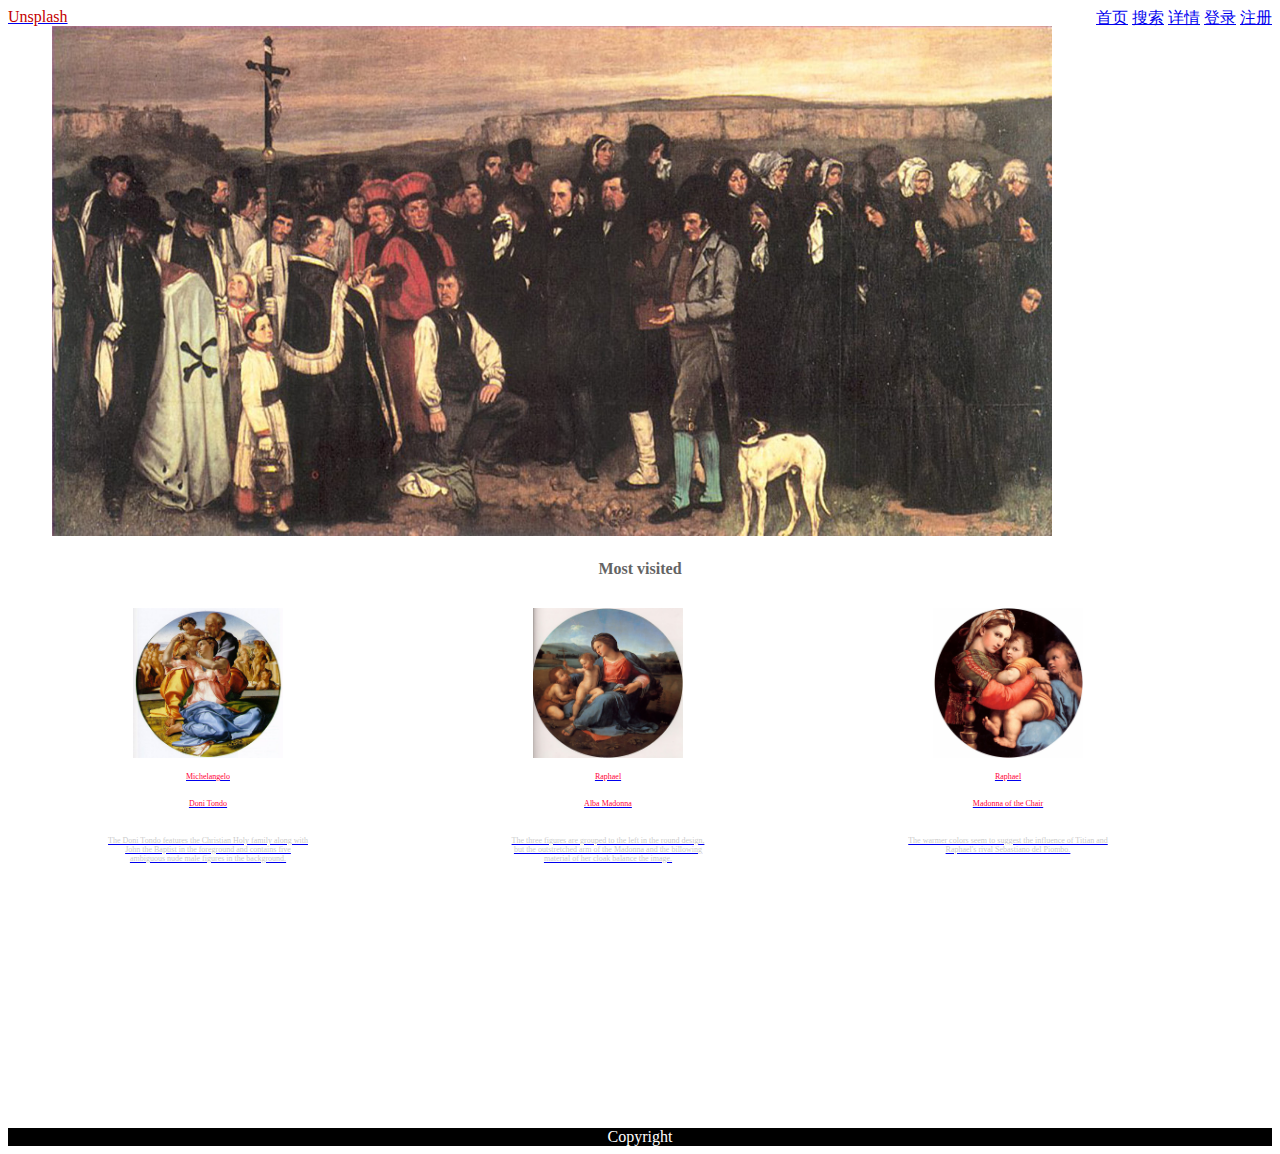
==== index.html @ 9468e4e6 "first commit" ====
<!DOCTYPE html>
<html>
<head>
	<title>首页</title>
	<link rel="stylesheet" title="default" href="css/style1.css">
</head>

<header>

	<nav class = "top">

		<a href="/"><span style="color:#C40000;margin:0px" class=" glyphicon glyphicon-home redColor">Unsplash</a>
		
		<span class="pull-right">
            <a href="index.html">首页</a>
            <a href="search.html">搜索</a>
            <a href="/">详情</a>
            <a href="Login.html">登录</a>
            <a href="Register.html">注册</a>
        </span>
	</nav>

</header>
<body>
	<div id = "carousel-of-picture">
		<div id="carousel-inner" align="center">
			
			<img class="carouselImage" src="img/37.jpg">
			
		</div>
	</div>
	<div id="homepageTop3Pictures">
		<!-- <div class="left-mark"> -->
			<div class="Top3Title">
				<span>Most visited</span>
			</div>
			<div class="EachPicture" align="center">
				<a href="PictureDetail.html">
					<img width="100px" src="img/391.jpg">
				</a>
				<br>
				<a class="pictureLink" href="PictureDetail.html">
					<span class="pictureArtist">
						Michelangelo
					</span>
					<br>
					<span class="pictureTitle">
						Doni Tondo
					</span>
					<br>
					<span class="pictureDescription">
						The Doni Tondo features the Christian Holy family along with John the Baptist in the foreground and contains five ambiguous nude male figures in the background. 
					</span>
				</a>
			</div>

			<div class="EachPicture" align="center">
				<a href="PictureDetail.html">
					<img width="100px" src="img/399.jpg">
				</a>
				<br>
				<a class="pictureLink" href="PictureDetail.html">
					<span class="pictureArtist">
						Raphael
					</span>
					<br>
					<span class="pictureTitle">
						Alba Madonna
					</span>
					<br>
					<span class="pictureDescription">
						The three figures are grouped to the left in the round design, but the outstretched arm of the Madonna and the billowing material of her cloak balance the image.
					</span>
				</a>
			</div>


			<div class="EachPicture" align="center">
				<a href="PictureDetail.html">
					<img width="100px" src="img/403.jpg">
				</a>
				<br>
				<a class="pictureLink" href="PictureDetail.html">
					<span class="pictureArtist">
						Raphael
					</span>
					<br>
					<span class="pictureTitle">
						Madonna of the Chair
					</span>
					<br>
					<span class="pictureDescription">
						The warmer colors seem to suggest the influence of Titian and Raphael's rival Sebastiano del Piombo.
					</span>
				</a>
			</div>	
	</div>
	<div id="footer" class="footer">
		<div id="copyright" class="copyright">
			<span class=>Copyright</span>
		</div>
	</div>
</div>
</body>

</html>
---- css/style1.css ----
.pull-right{float: right}

img.carouselImage {
width: 1000px;
height: 510px !important;
}

div.Top3Title {
text-align: center;
font-size: 16px;
margin-top: 20px;
color: #646464;
font-weight: bold;
}

div.homepageTop3Pictures {

margin:0 auto;
width:1300px;
display: block;

}
div.EachPicture {

width: 200px;
height: 400px;
/* border: 1px solid red; */
background-color: white;
margin: 30px 100px;
float: left;
cursor: pointer;

}

div.EachPicture img {
width: 150px;
height: 150px;
}

div.EachPicture span.pictureTitle {
font-size: 8px;
color: #FF003A;
display: block;
/*padding-left: 16px;*/
/*margin-top: 10px;*/
text-align: center;
}

div.EachPicture span.pictureArtist {
font-size: 8px;
color: #FF003A;
display: block;
/*padding-left: 16px;*/
margin-top: 10px;
text-align: center;
}

div.EachPicture span.pictureDescription {
font-size: 8px;
color: #CCCCCC;
display: block;
/*padding-left: 16px;*/
margin-top: 10px;
text-align: center;
}
div.footer {
	margin: 0px 0px;
	border-top-style: solid;
	border-top-width: 550px;
	border-top-color: solid;
	border-top-color: #ffffff;
	display: block;
}
div.copyright {
    background-color: black;
    text-align: center;
}

div.copyright span {
    color: white;
}

div.ImgandInfo {
    margin-top: 50px;
}

div.ImgandInfo div.Img {
    width: 400px;
    float: left;
}
div.ImgandInfo img.bigImg {
    width: 400px;
	height: 400px;
	padding: 20px;
	/* border: 1px solid #cc5050; */
}

div.Info {
	padding-left: 100px;
    /* border: 1px solid #cc5050; */
	overflow: hidden;
}

div.Info div.Info_Title {
	color: black;
	font-size: 16px;
	font-weight: bold;
	margin: 0px 10px;
}

div.Info div.Info_Artist {
	color: rgb(175, 174, 174);
	font-size: 12px;
	/* font-weight: bold; */
	margin: 5px 10px;
}

div.buyDiv {
	margin: 20px auto;
	text-align: center;
}

button.addCartButton {
	border: 1px solid #C40000;
	background-color: #C40000;
	text-align: center;
	line-height: 40px;
	font-size: 16px;
	/* 	font-weight:700; */
	color: white;
	font-family: arial;
}

div.Info div.Info_other {
    display: block;
    border:1px solid slategray;
    border-radius: 5px;
    background-color: rgb(216, 214, 214);
    font-family: arial;
    font-size: 13px;
}


div.Info div.Info_Price {
    margin:20px auto;
    font-family: arial;
}

div.Info span.PriceUnit {
	font-family: Arial;
	font-size: 18px;
	color: #C40000;
	/*     vertical-align: top; */
}

div.Info span.PriceValue {
    color: #c40000;
	font-family: Arial;
	font-size: 30px;
	font-weight: bold;
}
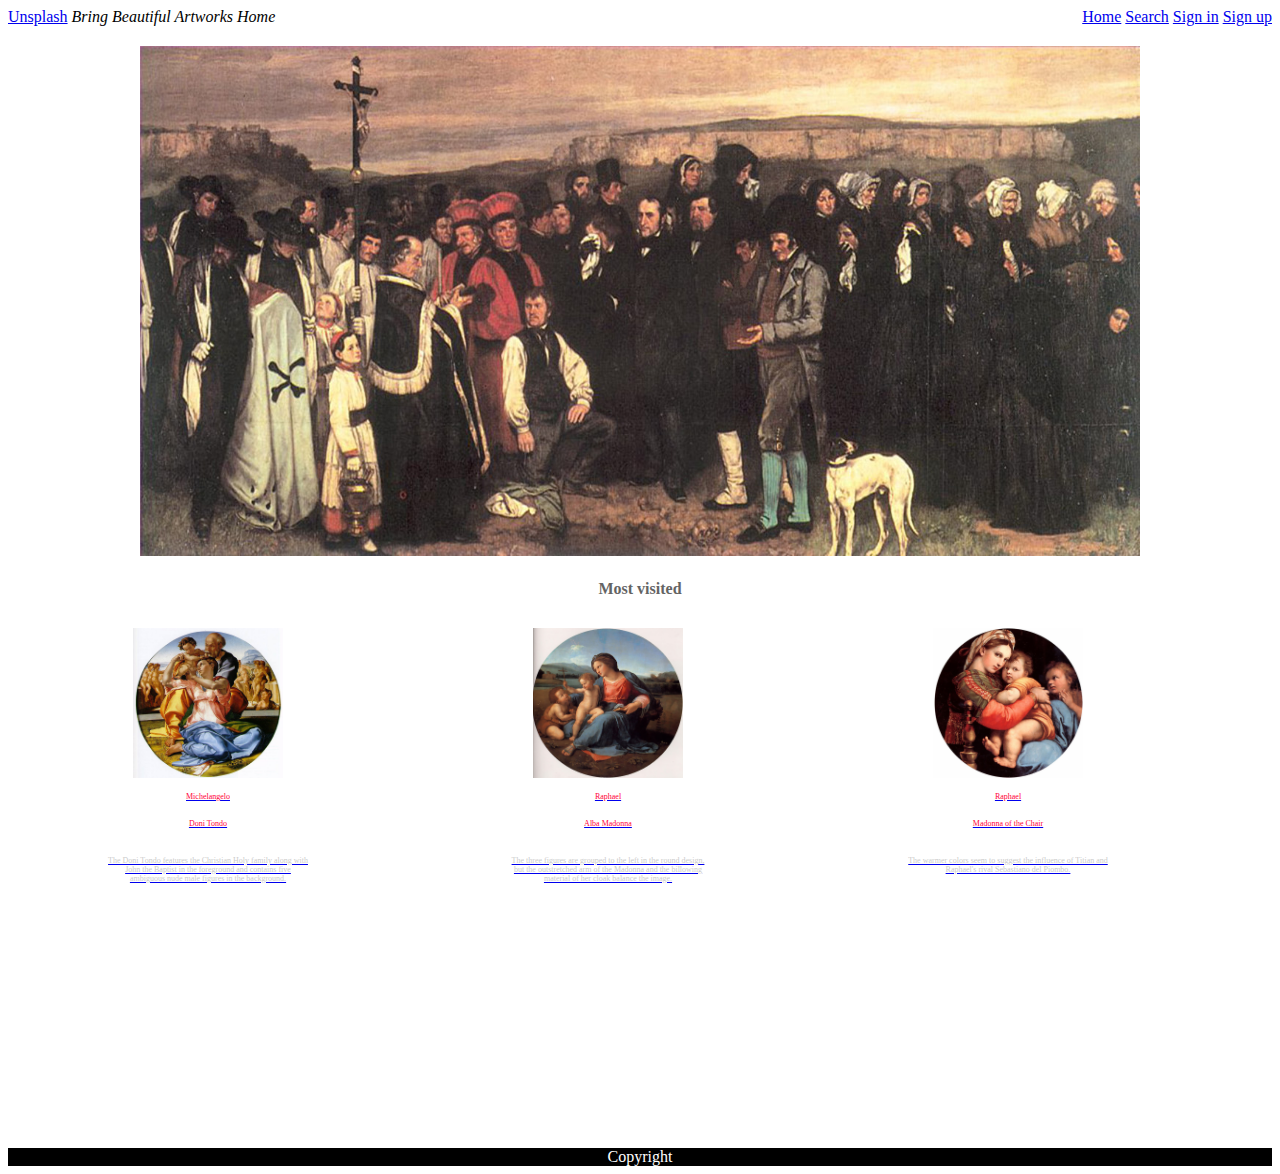
==== commit 77103a23: "changes on header of home" ====
--- a/index.html
+++ b/index.html
@@ -1,7 +1,7 @@
 <!DOCTYPE html>
 <html>
 <head>
-	<title>首页</title>
+	<title>Home</title>
 	<link rel="stylesheet" title="default" href="css/style1.css">
 </head>
 
@@ -9,14 +9,16 @@
 
 	<nav class = "top">
 
-		<a href="/"><span style="color:#C40000;margin:0px" class=" glyphicon glyphicon-home redColor">Unsplash</a>
-		
+		<a href="/"><span class=" glyphicon glyphicon-home redColor">Unsplash</a>
+		<span style="font-style:italic;">
+			Bring Beautiful Artworks Home
+		</span>
 		<span class="pull-right">
-            <a href="index.html">首页</a>
-            <a href="search.html">搜索</a>
-            <a href="/">详情</a>
-            <a href="Login.html">登录</a>
-            <a href="Register.html">注册</a>
+            <a href="index.html">Home</a>
+            <a href="search.html">Search</a>
+            <!-- <a href="/">详情</a> -->
+            <a href="Login.html">Sign in</a>
+            <a href="Register.html">Sign up</a>
         </span>
 	</nav>
 
--- a/css/style1.css
+++ b/css/style1.css
@@ -1,8 +1,9 @@
 .pull-right{float: right}
 
 img.carouselImage {
-width: 1000px;
-height: 510px !important;
+	margin-top:20px;
+	width: 1000px;
+	height: 510px !important;
 }
 
 div.Top3Title {
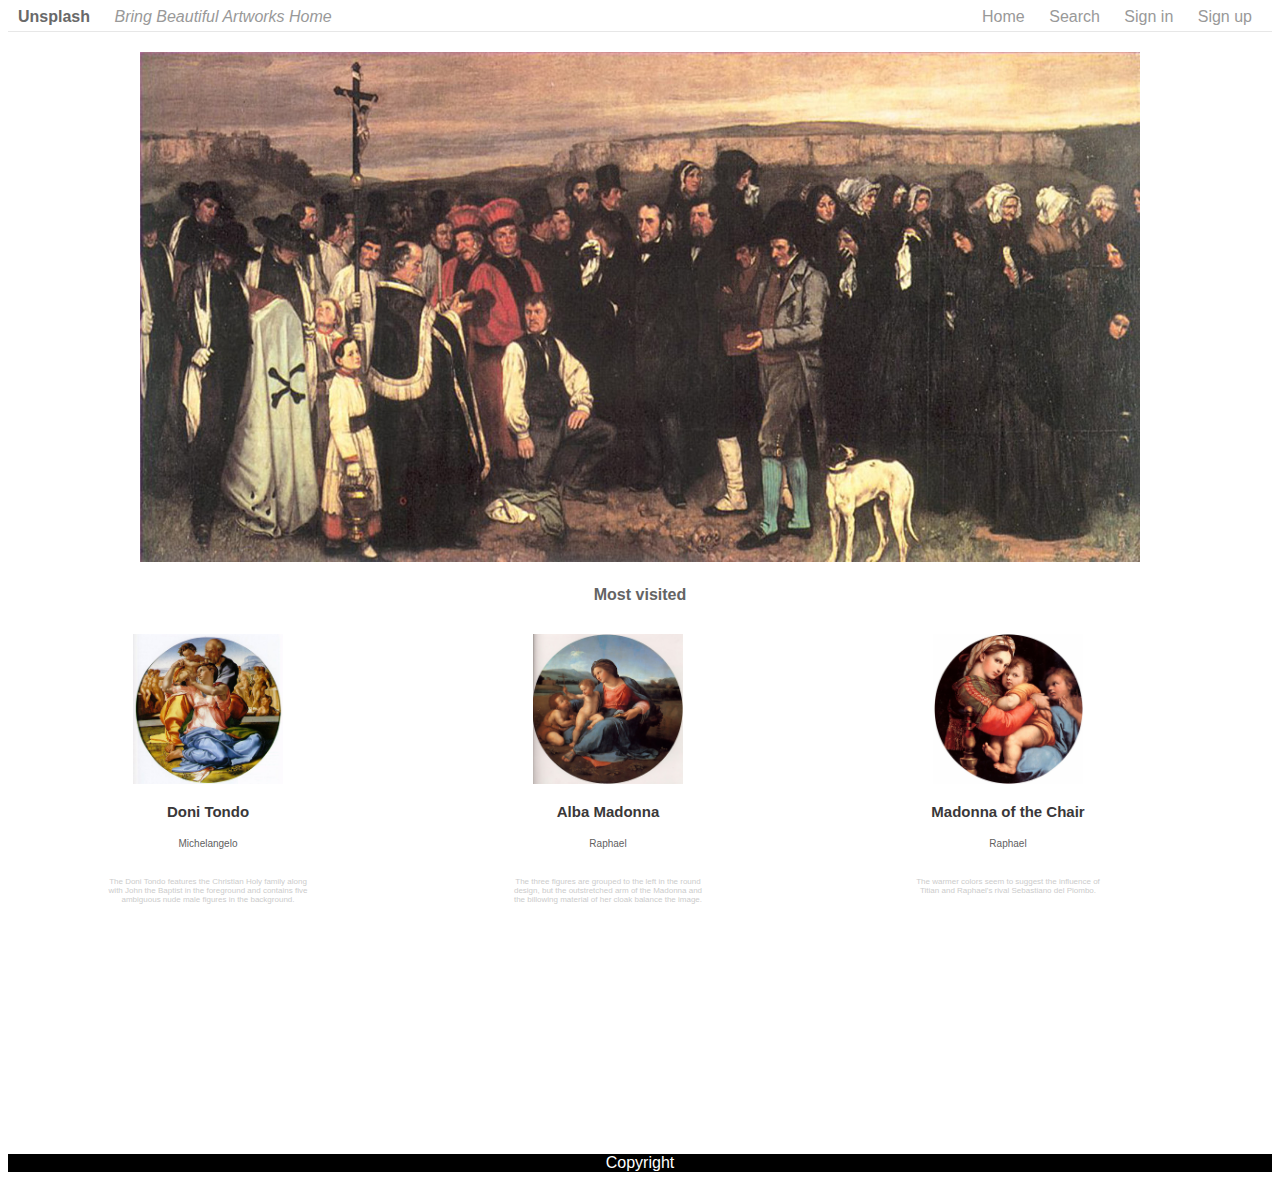
==== commit aac820ee: "changes on nav" ====
--- a/index.html
+++ b/index.html
@@ -9,14 +9,13 @@
 
 	<nav class = "top">
 
-		<a href="/"><span class=" glyphicon glyphicon-home redColor">Unsplash</a>
+		<a href="index.html" class="logo">Unsplash</a>
 		<span style="font-style:italic;">
 			Bring Beautiful Artworks Home
 		</span>
 		<span class="pull-right">
             <a href="index.html">Home</a>
             <a href="search.html">Search</a>
-            <!-- <a href="/">详情</a> -->
             <a href="Login.html">Sign in</a>
             <a href="Register.html">Sign up</a>
         </span>
@@ -42,12 +41,12 @@
 				</a>
 				<br>
 				<a class="pictureLink" href="PictureDetail.html">
+					<span class="pictureTitle">
+						Doni Tondo
+					</span>
+					<br>
 					<span class="pictureArtist">
 						Michelangelo
-					</span>
-					<br>
-					<span class="pictureTitle">
-						Doni Tondo
 					</span>
 					<br>
 					<span class="pictureDescription">
@@ -62,14 +61,16 @@
 				</a>
 				<br>
 				<a class="pictureLink" href="PictureDetail.html">
+					<span class="pictureTitle">
+						Alba Madonna
+					</span>
+					<br>
+
 					<span class="pictureArtist">
 						Raphael
 					</span>
 					<br>
-					<span class="pictureTitle">
-						Alba Madonna
-					</span>
-					<br>
+					
 					<span class="pictureDescription">
 						The three figures are grouped to the left in the round design, but the outstretched arm of the Madonna and the billowing material of her cloak balance the image.
 					</span>
@@ -83,14 +84,16 @@
 				</a>
 				<br>
 				<a class="pictureLink" href="PictureDetail.html">
+					<span class="pictureTitle">
+						Madonna of the Chair
+					</span>
+					<br>
+
 					<span class="pictureArtist">
 						Raphael
 					</span>
 					<br>
-					<span class="pictureTitle">
-						Madonna of the Chair
-					</span>
-					<br>
+					
 					<span class="pictureDescription">
 						The warmer colors seem to suggest the influence of Titian and Raphael's rival Sebastiano del Piombo.
 					</span>
--- a/css/style1.css
+++ b/css/style1.css
@@ -1,4 +1,39 @@
+nav.top {
+	/* padding-top: 3px; */
+	padding-bottom: 5px;
+	border-bottom-style: solid;
+	border-bottom-width: 1px;
+	border-bottom-color: #e7e7e7;
+	/* width: 15px; */
+}
+
+nav.top a.logo {
+	color:dimgray;
+	font-weight: bold;
+	margin: 0px 10px 0px 10px;
+}
+
+nav.top a {
+	color: #999;
+	margin: 0px 10px 0px 10px;
+}
+
+
+nav.top span {
+	color: #999;
+	margin: 0px 10px 0px 10px;
+}
+
+a {
+	/* color: #999; */
+	text-decoration:none
+}
+
 .pull-right{float: right}
+
+body {
+	font-family: arial;
+}
 
 img.carouselImage {
 	margin-top:20px;
@@ -39,20 +74,19 @@
 }
 
 div.EachPicture span.pictureTitle {
-font-size: 8px;
-color: #FF003A;
+font-size: 15px;
+font-weight: bold;
+color: #3a3839;
+display: block;
+text-align: center;
+margin-top: 15px;
+}
+
+div.EachPicture span.pictureArtist {
+font-size: 10px;
+color: #616060;
 display: block;
 /*padding-left: 16px;*/
-/*margin-top: 10px;*/
-text-align: center;
-}
-
-div.EachPicture span.pictureArtist {
-font-size: 8px;
-color: #FF003A;
-display: block;
-/*padding-left: 16px;*/
-margin-top: 10px;
 text-align: center;
 }
 
@@ -129,26 +163,26 @@
 	font-size: 16px;
 	/* 	font-weight:700; */
 	color: white;
-	font-family: arial;
+
 }
 
 div.Info div.Info_other {
     display: block;
     border:1px solid slategray;
-    border-radius: 5px;
+    border-radius: 5px; /*圆角边框*/
     background-color: rgb(216, 214, 214);
-    font-family: arial;
+
     font-size: 13px;
 }
 
 
 div.Info div.Info_Price {
     margin:20px auto;
-    font-family: arial;
+
 }
 
 div.Info span.PriceUnit {
-	font-family: Arial;
+
 	font-size: 18px;
 	color: #C40000;
 	/*     vertical-align: top; */
@@ -156,7 +190,58 @@
 
 div.Info span.PriceValue {
     color: #c40000;
-	font-family: Arial;
+
 	font-size: 30px;
 	font-weight: bold;
+}
+/*Login.html*/
+table.loginTable, table.registerTable {
+	color: #3C3C3C;
+	font-size: 16px;
+	table-layout: fixed;
+	margin-top: 50px;
+}
+div.login_acount_text {
+	margin-top:20px;
+}
+
+input {
+	width: 275px;
+	border: 1.5px solid;
+	border-radius: 5px;
+	height: 30px;
+	margin: 1px;
+	outline:none;
+}
+
+table.loginTable td {
+	padding: 8px 20px;
+}
+
+table.registerTable td {
+	padding: 8px 20px;
+}
+
+td.loginTableLeftTD {
+
+	font-size: 10px;
+	color:black;
+	
+}
+
+button.signInBtn {
+	margin-top: 10px;
+	background-color: rgb(7, 7, 7);
+	border: none;
+	height: 30px;
+	width: 280px;
+	color: floralwhite;
+}
+
+div.SignUpEntry {
+
+	font-size: 12px;
+	margin-top: 10px;
+	text-align: center;
+
 }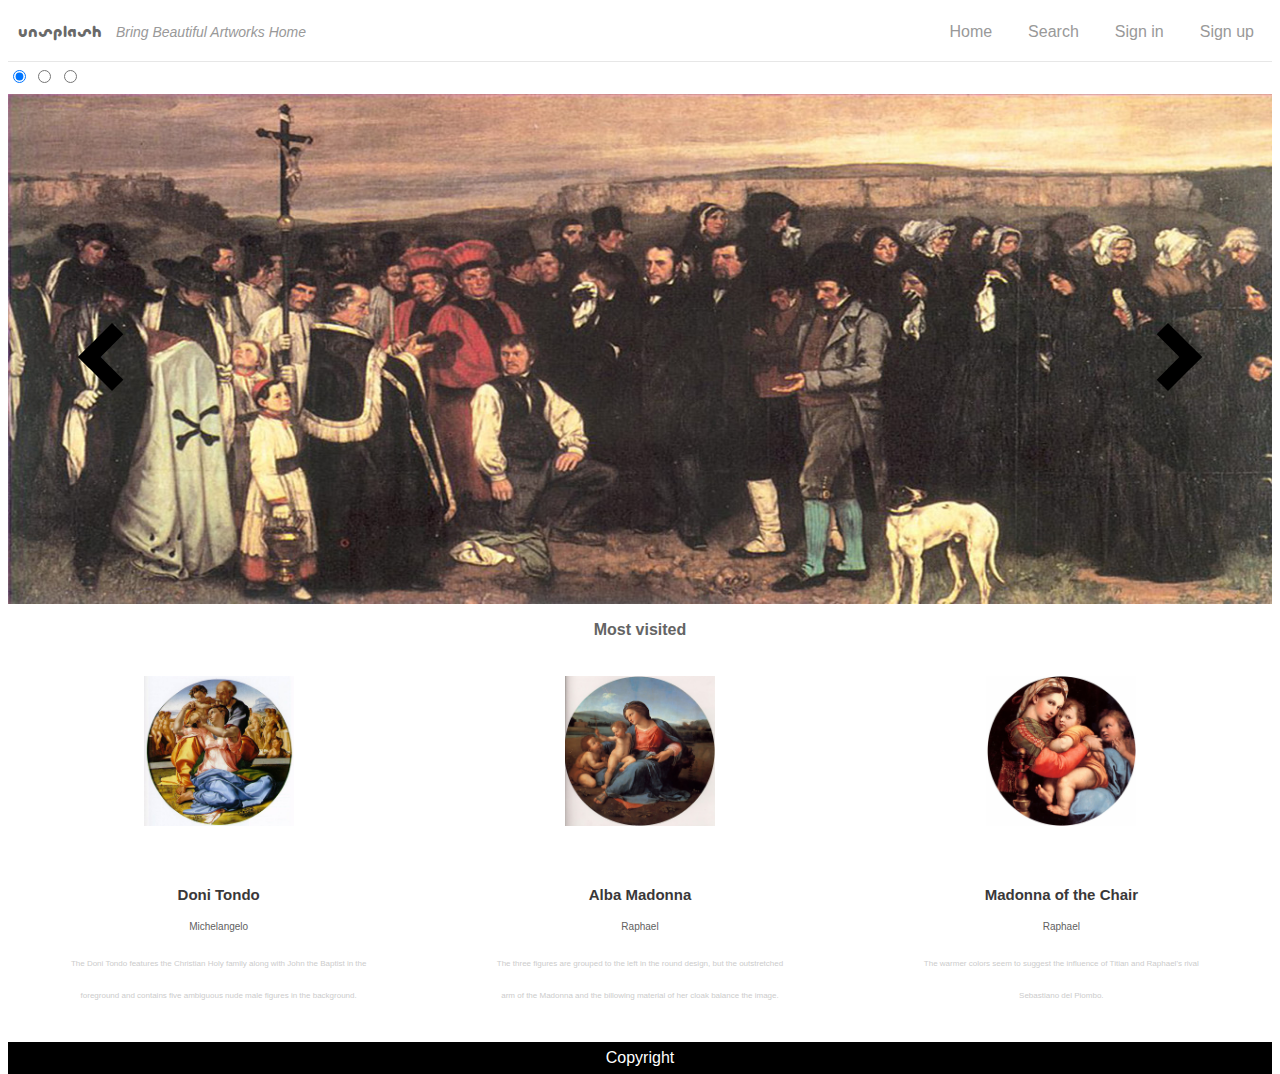
==== commit d97b55d5: "lab2" ====
--- a/index.html
+++ b/index.html
@@ -1,40 +1,77 @@
 <!DOCTYPE html>
 <html>
+
 <head>
 	<title>Home</title>
+	<meta name="viewport" content="width=device-width, initial-scale=1.0, maximum-scale=1.0, user-scalable=no">
+	<meta http-equiv="x-ua-compatible" content="IE=Edge, chrome=1">
+	<meta http-equiv="Page-Enter" content="RevealTrans(duration=5,Transitionv=11)">
+	<link rel="stylesheet" href="iconfont/css/demo.css">
+	<link rel="stylesheet" href="iconfont/css/iconfont.css">
 	<link rel="stylesheet" title="default" href="css/style1.css">
 </head>
 
-<header>
+<div class="container">
+	<header>
+		<!-- <nav class="top"> -->
+		<div class="wrapper">
+			<div class="logo">
+				<a href="index.html" class="logo">Unsplash</a>
+				<span style="font-style:italic;">
+					Bring Beautiful Artworks Home
+				</span>
+			</div>
+			<nav>
+				<ul class="clearfix">
+					<li class="nav-item"><a href="Register.html">Sign up</a></li>
+					<li class="nav-item"><a href="Login.html">Sign in</a></li>
+					<li class="nav-item"><a href="search.html">Search</a></li>
+					<li class="nav-item">
+						<a href="index.html"><span>Home</span></a>
+					</li>
 
-	<nav class = "top">
 
-		<a href="index.html" class="logo">Unsplash</a>
-		<span style="font-style:italic;">
-			Bring Beautiful Artworks Home
-		</span>
-		<span class="pull-right">
-            <a href="index.html">Home</a>
-            <a href="search.html">Search</a>
-            <a href="Login.html">Sign in</a>
-            <a href="Register.html">Sign up</a>
-        </span>
-	</nav>
 
-</header>
-<body>
-	<div id = "carousel-of-picture">
-		<div id="carousel-inner" align="center">
-			
-			<img class="carouselImage" src="img/37.jpg">
-			
+				</ul>
+			</nav>
 		</div>
-	</div>
-	<div id="homepageTop3Pictures">
-		<!-- <div class="left-mark"> -->
-			<div class="Top3Title">
-				<span>Most visited</span>
+	</header>
+
+	<body>
+		<div class="viewport">
+			<input type="radio" name="slider" id="pic1" checked>
+			<input type="radio" name="slider" id="pic2">
+			<input type="radio" name="slider" id="pic3">
+			<div class="wrap">
+				<a href="PictureDetail.html"><img src="img/lunbo/37.jpg" alt=""></a>
+				<img src="img/lunbo/35.jpg" alt="">
+				<img src="img/lunbo/63.jpg" alt="">
 			</div>
+			<div class="page">
+				<label for="pic1"></label>
+				<label for="pic2"></label>
+				<label for="pic3"></label>
+			</div>
+			<div class="arrow left">
+				<!--左箭头-->
+				<label for="pic1"></label>
+				<label for="pic2"></label>
+				<label for="pic3"></label>
+			</div>
+			<div class="arrow right">
+				<!--左箭头-->
+				<label for="pic1"></label>
+				<label for="pic2"></label>
+				<label for="pic3"></label>
+			</div>
+		</div>
+
+		<div class="Top3Title">
+			<span>Most visited</span>
+		</div>
+
+		<div class="homepageTop3Pictures">
+			<!-- <div class="left-mark"> -->
 			<div class="EachPicture" align="center">
 				<a href="PictureDetail.html">
 					<img width="100px" src="img/391.jpg">
@@ -44,13 +81,13 @@
 					<span class="pictureTitle">
 						Doni Tondo
 					</span>
-					<br>
 					<span class="pictureArtist">
 						Michelangelo
 					</span>
-					<br>
 					<span class="pictureDescription">
-						The Doni Tondo features the Christian Holy family along with John the Baptist in the foreground and contains five ambiguous nude male figures in the background. 
+						The Doni Tondo features the Christian Holy family along with John the Baptist in the foreground
+						and
+						contains five ambiguous nude male figures in the background.
 					</span>
 				</a>
 			</div>
@@ -64,19 +101,15 @@
 					<span class="pictureTitle">
 						Alba Madonna
 					</span>
-					<br>
-
 					<span class="pictureArtist">
 						Raphael
 					</span>
-					<br>
-					
 					<span class="pictureDescription">
-						The three figures are grouped to the left in the round design, but the outstretched arm of the Madonna and the billowing material of her cloak balance the image.
+						The three figures are grouped to the left in the round design, but the outstretched arm of the
+						Madonna and the billowing material of her cloak balance the image.
 					</span>
 				</a>
 			</div>
-
 
 			<div class="EachPicture" align="center">
 				<a href="PictureDetail.html">
@@ -87,25 +120,30 @@
 					<span class="pictureTitle">
 						Madonna of the Chair
 					</span>
-					<br>
-
 					<span class="pictureArtist">
 						Raphael
 					</span>
-					<br>
-					
 					<span class="pictureDescription">
-						The warmer colors seem to suggest the influence of Titian and Raphael's rival Sebastiano del Piombo.
+						The warmer colors seem to suggest the influence of Titian and Raphael's rival Sebastiano del
+						Piombo.
 					</span>
 				</a>
-			</div>	
-	</div>
-	<div id="footer" class="footer">
+			</div>
+		</div>
+
+		<!-- <div id="footer" class="footer">
+			<div id="copyright" class="copyright">
+				<span class=>Copyright</span>
+			</div>
+		</div> -->
+
+
+	</body>
+	<footer class="footer">
 		<div id="copyright" class="copyright">
 			<span class=>Copyright</span>
 		</div>
-	</div>
+	</footer>
 </div>
-</body>
 
-</html>
+</html>--- a/css/style1.css
+++ b/css/style1.css
@@ -1,15 +1,86 @@
-nav.top {
-	/* padding-top: 3px; */
-	padding-bottom: 5px;
+@font-face {
+	font-family: mango;
+	src: url("../font/Mango.otf") format("truetype");
+}
+
+@media (max-width: 600px) {
+	div.logo span {
+		display: none;
+	}
+	header {
+		height: 14em;
+		display: flex;
+		flex-direction: column;
+		align-items: center;
+	}
+	header div.wrapper {
+		display: flex;
+		flex-direction: column;
+		justify-content: space-between;
+		border: none;
+	}
+	nav {
+		display: flex;
+		padding: 0px;
+	}
+	nav>ul {
+		display: flex;
+		flex-direction: column;
+		padding: 0;
+	}
+	nav li.nav-item {
+		text-align: center;
+	}
+	div.homepageTop3Pictures {
+		display: flex;
+		flex-direction: column;
+		width: auto;
+	}
+	div.EachPicture {
+		width: auto !important;
+	}
+}
+
+img {
+	max-width: 100%;
+}
+
+header {
+	background: 0 0!important;
+}
+
+i {
+	padding: 2px;
+	font-style: normal;
+	font-size: 20px;
+}
+
+header .wrapper {
+	/* margin-top: -8px; */
+	/* padding-bottom: 5px; */
 	border-bottom-style: solid;
 	border-bottom-width: 1px;
 	border-bottom-color: #e7e7e7;
 	/* width: 15px; */
-}
-
-nav.top a.logo {
-	color:dimgray;
-	font-weight: bold;
+	height: 45px;
+	/* line-height: 45px; */
+}
+
+div.logo {
+	float: left;
+	font-size: 14px;
+}
+
+/* ul.clearfix {
+	display: flex;
+	justify-content: right;
+} */
+
+/* nav.top a.logo {
+	color: dimgray;
+	font-family: mango;
+	font-weight: lighter;
+	font-size: 16px;
 	margin: 0px 10px 0px 10px;
 }
 
@@ -18,121 +89,241 @@
 	margin: 0px 10px 0px 10px;
 }
 
-
-nav.top span {
+nav.top a:hover {
+	color: #C40000;
+} */
+
+header a.logo {
+	color: dimgray;
+	font-family: mango;
+	font-weight: lighter;
+	font-size: 16px;
+	margin: 0px 10px 0px 10px;
+}
+
+header a {
 	color: #999;
 	margin: 0px 10px 0px 10px;
 }
 
+header a:hover {
+	color: #C40000;
+}
+
+/* nav.top span {
+	color: #999;
+	margin: 0px 10px 0px 10px;
+} */
+
+nav li.nav-item {
+	color: #999;
+	float: right;
+	padding: 0 8px;
+	font-size: 16px;
+	position: relative;
+}
+
 a {
 	/* color: #999; */
-	text-decoration:none
-}
-
-.pull-right{float: right}
+	text-decoration: none
+}
+
+ol, ul {
+	list-style-type: none;
+	list-style-image: none;
+}
+
+.pull-right {
+	float: right
+}
 
 body {
 	font-family: arial;
+	line-height: 200%;
+	margin: 0px 8px;
+	color: #999;
+}
+
+/*carousel*/
+
+.viewport {
+	position: relative;
+	overflow: hidden;
+}
+
+.wrap {
+	position: relative;
+	width: 300vw;
+	overflow: hidden;
+}
+
+.wrap img {
+	display: inline-block;
+	width: 100vw;
+	height: 510px;
+	float: left;
+}
+
+.viewport input[type="radio"] {
+	/* float: left; */
+}
+
+#pic1:checked~.wrap {
+	left: 0;
+	/* bottom: 0; */
+	transition: 1s linear;
+}
+
+#pic2:checked~.wrap {
+	left: -100vw;
+	transition: 1s linear;
+}
+
+#pic3:checked~.wrap {
+	left: -200vw;
+	transition: 1s linear;
+}
+
+.left label {
+	display: none;
+	/*不显示*/
+	width: 2rem;
+	height: 2rem;
+	border-top: 1rem solid #000;
+	border-right: 1rem solid #000;
+	transform: rotate(-135deg);
+}
+
+.right label {
+	display: none;
+	/*不显示*/
+	width: 2rem;
+	height: 2rem;
+	border-top: 1rem solid #000;
+	border-right: 1rem solid #000;
+	transform: rotate(45deg);
+}
+
+#pic1:checked~.left label:nth-of-type(3), #pic2:checked~.left label:nth-of-type(1), #pic3:checked~.left label:nth-of-type(2) {
+	display: inline-block;
+	position: absolute;
+	top: 50%;
+	left: 5rem;
+}
+
+#pic1:checked~.right label:nth-of-type(2), #pic2:checked~.right label:nth-of-type(3), #pic3:checked~.right label:nth-of-type(1) {
+	display: inline-block;
+	position: absolute;
+	top: 50%;
+	right: 5rem;
 }
 
 img.carouselImage {
-	margin-top:20px;
+	/* margin-top:20px; */
 	width: 1000px;
 	height: 510px !important;
 }
 
 div.Top3Title {
-text-align: center;
-font-size: 16px;
-margin-top: 20px;
-color: #646464;
-font-weight: bold;
+	/* display: inline-block; */
+	text-align: center;
+	font-size: 16px;
+	margin-top: 10px;
+	color: #646464;
+	font-weight: bold;
 }
 
 div.homepageTop3Pictures {
-
-margin:0 auto;
-width:1300px;
-display: block;
-
-}
+	margin: 0 auto;
+	width: 100%;
+	/* height: 600px; */
+	display: flex;
+	justify-content: space-between;
+}
+
 div.EachPicture {
-
-width: 200px;
-height: 400px;
-/* border: 1px solid red; */
-background-color: white;
-margin: 30px 100px;
-float: left;
-cursor: pointer;
-
+	display: flex;
+	flex-direction: column;
+	width: 30%;
+	/* border: 1px solid red; */
+	background-color: white;
+	margin: 30px 60px;
+	vertical-align: top;
+}
+
+div.EachPicture a:hover {
+	color: firebrick;
 }
 
 div.EachPicture img {
-width: 150px;
-height: 150px;
+	width: 150px;
+	height: 150px;
 }
 
 div.EachPicture span.pictureTitle {
-font-size: 15px;
-font-weight: bold;
-color: #3a3839;
-display: block;
-text-align: center;
-margin-top: 15px;
+	font-size: 15px;
+	font-weight: bold;
+	color: #3a3839;
+	display: block;
+	text-align: center;
+	margin-top: 10px;
 }
 
 div.EachPicture span.pictureArtist {
-font-size: 10px;
-color: #616060;
-display: block;
-/*padding-left: 16px;*/
-text-align: center;
+	font-size: 10px;
+	color: #616060;
+	display: block;
+	/*padding-left: 16px;*/
+	text-align: center;
 }
 
 div.EachPicture span.pictureDescription {
-font-size: 8px;
-color: #CCCCCC;
-display: block;
-/*padding-left: 16px;*/
-margin-top: 10px;
-text-align: center;
-}
-div.footer {
+	font-size: 8px;
+	color: #CCCCCC;
+	display: block;
+	/*padding-left: 16px;*/
+	margin-top: 5px;
+	text-align: center;
+}
+
+footer.footer {
 	margin: 0px 0px;
-	border-top-style: solid;
-	border-top-width: 550px;
+	/* border-top-style: solid;
+	border-top-width: 55px;
 	border-top-color: solid;
-	border-top-color: #ffffff;
+	border-top-color: #ffffff; */
 	display: block;
 }
-div.copyright {
-    background-color: black;
-    text-align: center;
+
+footer div.copyright {
+	background-color: black;
+	text-align: center;
 }
 
 div.copyright span {
-    color: white;
+	color: white;
 }
 
 div.ImgandInfo {
-    margin-top: 50px;
+	margin-top: 50px;
 }
 
 div.ImgandInfo div.Img {
-    width: 400px;
-    float: left;
-}
+	width: 400px;
+	float: left;
+}
+
 div.ImgandInfo img.bigImg {
-    width: 400px;
+	width: 400px;
 	height: 400px;
 	padding: 20px;
 	/* border: 1px solid #cc5050; */
 }
 
 div.Info {
+	position: relative;
 	padding-left: 100px;
-    /* border: 1px solid #cc5050; */
+	/* border: 1px solid #cc5050; */
 	overflow: hidden;
 }
 
@@ -146,8 +337,17 @@
 div.Info div.Info_Artist {
 	color: rgb(175, 174, 174);
 	font-size: 12px;
-	/* font-weight: bold; */
 	margin: 5px 10px;
+}
+
+div.Info div.Info_Artist a {
+	text-decoration: underline;
+	font-size: 14px;
+	color: red;
+}
+
+div.Info div.Info_Artist a:hover {
+	color: firebrick;
 }
 
 div.buyDiv {
@@ -161,72 +361,65 @@
 	text-align: center;
 	line-height: 40px;
 	font-size: 16px;
+	padding: 2px;
 	/* 	font-weight:700; */
 	color: white;
-
 }
 
 div.Info div.Info_other {
-    display: block;
-    border:1px solid slategray;
-    border-radius: 5px; /*圆角边框*/
-    background-color: rgb(216, 214, 214);
-
-    font-size: 13px;
-}
-
+	display: block;
+	border: 1px solid slategray;
+	border-radius: 5px;
+	/*圆角边框*/
+	background-color: rgb(216, 214, 214);
+	font-size: 13px;
+}
 
 div.Info div.Info_Price {
-    margin:20px auto;
-
+	margin: 20px auto;
 }
 
 div.Info span.PriceUnit {
-
 	font-size: 18px;
 	color: #C40000;
 	/*     vertical-align: top; */
 }
 
 div.Info span.PriceValue {
-    color: #c40000;
-
+	color: #c40000;
 	font-size: 30px;
 	font-weight: bold;
 }
+
 /*Login.html*/
+
 table.loginTable, table.registerTable {
 	color: #3C3C3C;
 	font-size: 16px;
 	table-layout: fixed;
 	margin-top: 50px;
 }
+
 div.login_acount_text {
-	margin-top:20px;
-}
-
-input {
+	margin-top: 20px;
+}
+
+table.loginTable input, table.registerTable input {
 	width: 275px;
 	border: 1.5px solid;
 	border-radius: 5px;
 	height: 30px;
 	margin: 1px;
-	outline:none;
-}
-
-table.loginTable td {
+	outline: none;
+}
+
+table.loginTable td, table.registerTable td {
 	padding: 8px 20px;
 }
 
-table.registerTable td {
-	padding: 8px 20px;
-}
-
 td.loginTableLeftTD {
-
 	font-size: 10px;
-	color:black;
-	
+	color: black;
 }
 
 button.signInBtn {
@@ -239,9 +432,239 @@
 }
 
 div.SignUpEntry {
-
 	font-size: 12px;
 	margin-top: 10px;
 	text-align: center;
-
+}
+
+/*search.html*/
+
+.site_width {
+	min-height: 600px;
+	max-width: 100%;
+	width: 100%;
+	margin: 0 auto;
+}
+
+div.searchDiv {
+	background-color: rgb(146, 143, 143);
+	width: 500px;
+	margin: 50px auto;
+	padding: 1px;
+	height: 40px;
+	display: block;
+	/* border-radius:8px; */
+}
+
+div.searchDiv input {
+	width: 375px;
+	border: 1px solid transparent;
+	height: 34px;
+	outline: none;
+	margin: 1px;
+}
+
+div.searchDiv button {
+	width: 110px;
+	border: 1px solid transparent;
+	background-color: rgb(146, 143, 143);
+	color: white;
+	font-size: 20px;
+	font-weight: bold;
+}
+
+div.line {
+	padding: 0 20px 0;
+	margin: 20px 0;
+	line-height: 1px;
+	border-left: 200px solid #ddd;
+	border-right: 200px solid #ddd;
+	text-align: center;
+}
+
+.refinements, .personalInfo {
+	display: inline-block;
+	background-color: dimgray;
+	overflow: hidden;
+	padding-bottom: 200px;
+	/*超长的一栏欸*/
+	/* text-align: center;  */
+	vertical-align: top;
+	/* width: 100%; */
+	width: 265px;
+}
+
+section.fieldset {
+	padding-left: 50px;
+	margin: 20px 0px;
+}
+
+section.fieldset header, div.personalInfo header {
+	color: white;
+	font-size: 20px;
+	margin-top: 10px;
+}
+
+input[type=radio]:not(:checked)+label {
+	color: rgb(153, 147, 147)
+}
+
+.refinements_radiobutton label {
+	color: #fff;
+	font-size: .875rem;
+}
+
+div.buttons {
+	display: flex;
+	justify-content: center;
+}
+
+.refinements button {
+	width: 30%;
+	border: 1px solid gray;
+	font-size: 20px;
+	/* display: block; */
+	margin: 10px 10px;
+}
+
+/* .refinements_form .refinements_radiobutton input[type=radio]+label:before {
+    display: inline-block;
+    content: " ";
+    vertical-align: top;
+    width: 19px;
+    height: 19px;
+    margin: 1px 10px 1px 1px;
+} */
+
+div.searchResultDiv {
+	/* max-width: 1013px; */
+	display: inline-block;
+	vertical-align: top;
+	/* margin-left: 265px; */
+	width: 950px;
+	margin: 0px 10px;
+	/* margin: 10px auto; */
+	min-height: 300px;
+	/* float: left; */
+}
+
+div.productUnit {
+	width: 250px;
+	height: 338px;
+	border: 1px solid rgb(190, 189, 189);
+	background-color: white;
+	margin: 10px 30px;
+	/* margin: 12px 5px; */
+	float: left;
+	/*行间距回归正常*/
+	line-height: normal;
+}
+
+div.productUnit:hover {
+	box-shadow: 1px 1px 10px 2px #ccc;
+	transform: translateY(-2%);
+}
+
+div.productUnit a.productLink {
+	display: inline-block;
+	font-size: 20px;
+	font-weight: bold;
+}
+
+div.productUnit a:hover {
+	color: #C40000;
+}
+
+div.productUnit a:visited {
+	color: dimgray;
+}
+
+div.productUnit img.productImage {
+	width: 100%;
+	height: 190px;
+}
+
+div.productInfo {
+	padding: 2px;
+}
+
+div.productInfo span.productDesc {
+	/* display: inline-block; */
+	/* height: 100px; */
+	display: -webkit-box;
+	-webkit-box-orient: vertical;
+	-webkit-line-clamp: 5;
+	overflow: hidden;
+}
+
+div.productArtist {
+	display: inline-block;
+	/* vertical-align: bottom; */
+}
+
+div.pagination {
+	text-align: center;
+}
+
+ul.pagination {
+	display: inline-block;
+	padding: 0;
+	margin: 20px;
+}
+
+ul.pagination .disable span {
+	cursor: not-allowed;
+	color: #ccc !important;
+}
+
+ul.pagination li {
+	display: inline;
+}
+
+/* ul.pagination li a {
+	color: black;
+	padding: 8px 16px;
+	text-decoration: none;
+} */
+
+ul.pagination li a, ul.pagination li span {
+	color: #666;
+	font-size: 14px;
+	display: inline-block;
+	padding: 0 12px;
+	height: 32px;
+	line-height: 32px;
+	margin-right: 6px;
+	cursor: pointer;
+	border-radius: 99px;
+	transition: background-color .2s;
+}
+
+ul span.active {
+	color: #fff !important;
+	background: dimgray;
+}
+
+/*Collections.html*/
+
+div.setlist {
+	border-bottom: 1px dashed #CCCCCC;
+	margin-top: 20px;
+	padding-bottom: 10px;
+}
+
+.label {
+	display: inline-block;
+	width: 100px;
+	margin-left: 4px;
+	/* border-bottom: 3px; */
+	font-size: 18px;
+	color: black;
+	text-align: left;
+}
+
+.text {
+	display: inline-block;
+	/* float: left; */
+	font-size: 14px;
 }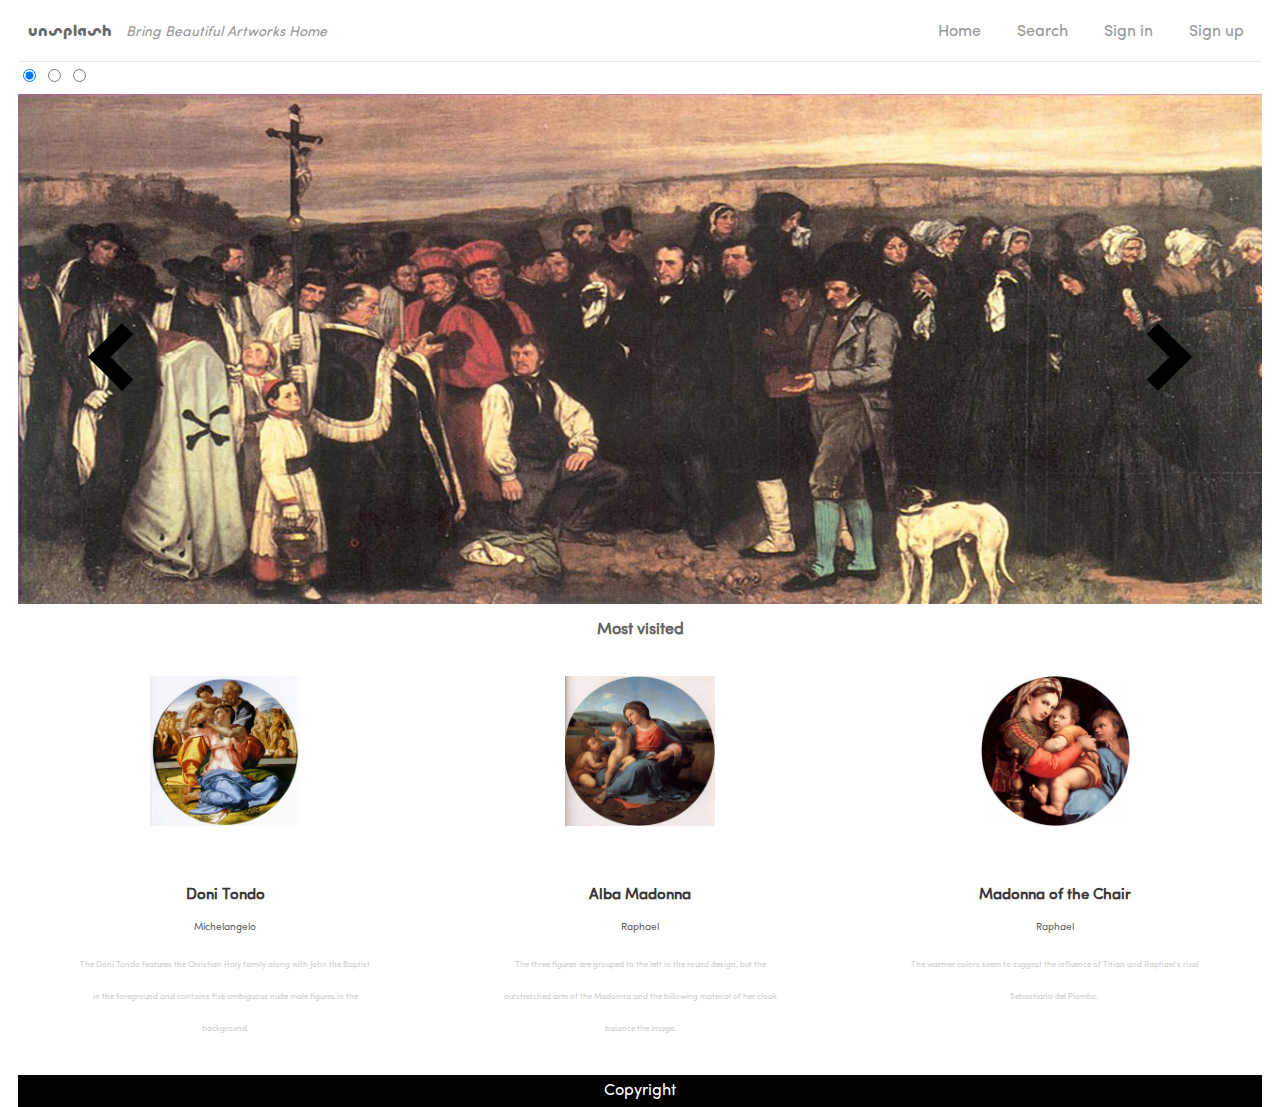
==== commit 2d217885: "some changes on styling of Cart" ====
--- a/index.html
+++ b/index.html
@@ -29,9 +29,6 @@
 					<li class="nav-item">
 						<a href="index.html"><span>Home</span></a>
 					</li>
-
-
-
 				</ul>
 			</nav>
 		</div>
--- a/css/style1.css
+++ b/css/style1.css
@@ -1,6 +1,11 @@
 @font-face {
 	font-family: mango;
 	src: url("../font/Mango.otf") format("truetype");
+}
+
+@font-face {
+	font-family: sofia-pro;
+	src: url("../font/Sofia/Sofia\ Pro\ Regular\ Az.otf") format("truetype");
 }
 
 @media (max-width: 600px) {
@@ -41,6 +46,11 @@
 	}
 }
 
+button {
+	border: transparent;
+	background-color: white;
+}
+
 img {
 	max-width: 100%;
 }
@@ -138,9 +148,9 @@
 }
 
 body {
-	font-family: arial;
+	font-family: sofia-pro;
 	line-height: 200%;
-	margin: 0px 8px;
+	margin: 0px 18px;
 	color: #999;
 }
 
@@ -473,6 +483,119 @@
 	font-weight: bold;
 }
 
+.cart-page_header {
+	display: flex;
+	justify-content: space-between;
+	width: 100%;
+	padding-bottom: 24px;
+}
+
+.cart-page_header h4 {
+	font-size: 24px;
+}
+
+.cart-page_header-welcome {
+	font-size: 20px;
+	vertical-align: middle;
+}
+
+.cart-page_wrapper {
+	align-items: flex-start;
+	display: flex;
+	flex-wrap: nowrap;
+	margin-bottom: 64px;
+}
+
+.cart-page_product-list {
+	padding-right: 24px;
+}
+
+.cart-page_product-row:first-child {
+	border-top: 1px solid #d5d5d8;
+}
+
+.cart-page_product-row {
+	display: flex;
+	align-items: flex-start;
+	padding: 24px 0;
+	border-bottom: 1px solid #d5d5d8;
+	position: relative;
+}
+
+.cart-page_product-row .product-row_image {
+	width: 100%;
+	max-width: 155px;
+	padding: 4px;
+	background-color: #fff;
+	border: 1px solid #ededf0;
+	border-radius: 3px;
+	box-shadow: 0 10px 5px -5px rgb(0 0 0 / 5%);
+	margin-right: 21px;
+	flex-shrink: 0;
+	position: relative;
+	top: 0;
+	left: 0;
+}
+
+.cart-page_product-row .product-row_content {
+	display: flex;
+	flex-direction: column;
+	flex-grow: 1;
+}
+
+.cart-page_product-row .product-row_meta {
+	display: flex;
+	flex-direction: row;
+	align-items: center;
+	padding: 0;
+	min-height: 0;
+	overflow: hidden;
+}
+
+.product-row_meta-title {
+	display: inline-block;
+	color: #303538;
+	font-weight: 700;
+	margin-right: 4px;
+}
+
+.product-row_desc {
+	width: 75%;
+}
+
+.cart-page_product-row .product-row_tally {
+	display: flex;
+	flex-direction: column;
+	justify-content: flex-end;
+	align-self: center;
+	position: absolute;
+	bottom: 63px;
+	right: 0;
+}
+
+.product-row_item-total {
+	text-align: right;
+	margin-bottom: 8px;
+}
+
+.sp-subhead {
+	font-size: 18px;
+	color: black;
+	font-weight: bold;
+}
+
+.sp-button {
+	border-radius: 3px;
+	font-weight: 700;
+	box-sizing: border-box;
+	display: inline-flex;
+	justify-content: center;
+	align-items: center;
+	transition: .25s;
+	color: #088178;
+	padding: 0;
+}
+
 div.line {
 	padding: 0 20px 0;
 	margin: 20px 0;
@@ -482,16 +605,30 @@
 	text-align: center;
 }
 
-.refinements, .personalInfo {
-	display: inline-block;
-	background-color: dimgray;
+.refinements {
+	display: inline-block;
+	background-color: white;
+	box-shadow: 0 10px 5px -5px rgb(0 0 0 / 5%);
+	border: solid 1px #ededf0;
+	border-radius: 5px;
 	overflow: hidden;
-	padding-bottom: 200px;
-	/*超长的一栏欸*/
-	/* text-align: center;  */
+	padding-bottom: 20px;
 	vertical-align: top;
 	/* width: 100%; */
-	width: 265px;
+	width: 20%;
+}
+
+.personalInfo {
+	display: inline-block;
+	background-color: white;
+	box-shadow: 0 10px 5px -5px rgb(0 0 0 / 5%);
+	border: solid 1px #ededf0;
+	border-radius: 5px;
+	overflow: hidden;
+	padding-bottom: 20px;
+	vertical-align: top;
+	/* width: 100%; */
+	width: 33%;
 }
 
 section.fieldset {
@@ -500,7 +637,7 @@
 }
 
 section.fieldset header, div.personalInfo header {
-	color: white;
+	color: black;
 	font-size: 20px;
 	margin-top: 10px;
 }
@@ -510,7 +647,7 @@
 }
 
 .refinements_radiobutton label {
-	color: #fff;
+	color: black;
 	font-size: .875rem;
 }
 
@@ -526,15 +663,6 @@
 	/* display: block; */
 	margin: 10px 10px;
 }
-
-/* .refinements_form .refinements_radiobutton input[type=radio]+label:before {
-    display: inline-block;
-    content: " ";
-    vertical-align: top;
-    width: 19px;
-    height: 19px;
-    margin: 1px 10px 1px 1px;
-} */
 
 div.searchResultDiv {
 	/* max-width: 1013px; */
@@ -659,6 +787,7 @@
 	margin-left: 4px;
 	/* border-bottom: 3px; */
 	font-size: 18px;
+	font-weight: bold;
 	color: black;
 	text-align: left;
 }
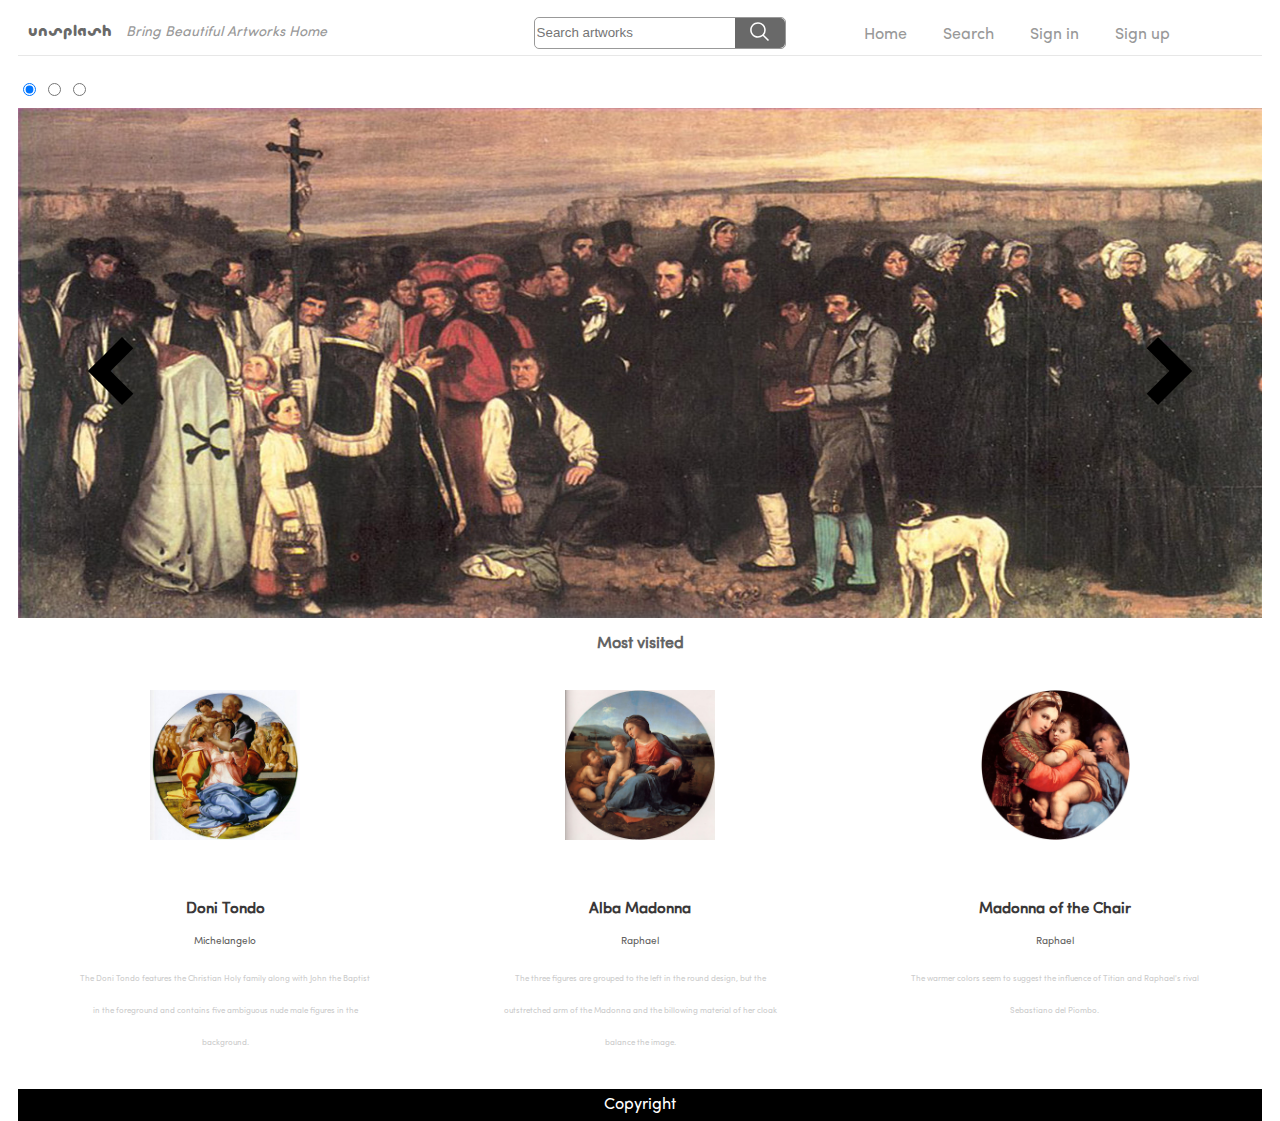
==== commit 7d6796d5: "last change on lab2!" ====
--- a/index.html
+++ b/index.html
@@ -10,17 +10,37 @@
 	<link rel="stylesheet" href="iconfont/css/iconfont.css">
 	<link rel="stylesheet" title="default" href="css/style1.css">
 </head>
+<style>
+	nav {
+		padding-bottom: 12px;
+	}
+</style>
+
 
 <div class="container">
 	<header>
 		<!-- <nav class="top"> -->
-		<div class="wrapper">
+		<div class="wrapper flex">
 			<div class="logo">
 				<a href="index.html" class="logo">Unsplash</a>
 				<span style="font-style:italic;">
 					Bring Beautiful Artworks Home
 				</span>
 			</div>
+			<form action="Search.html" class="header__search-container">
+				<div class="smallSearchDiv">
+					<input name="keyword" type="text" placeholder="Search artworks">
+					<button type="submit" class="searchButton">
+						<svg t="1618129737541" class="icon" viewBox="0 0 1024 1024" version="1.1"
+							xmlns="http://www.w3.org/2000/svg" p-id="3017">
+							<path
+								d="M192 448c0-141.152 114.848-256 256-256s256 114.848 256 256-114.848 256-256 256-256-114.848-256-256z m710.624 409.376l-206.88-206.88A318.784 318.784 0 0 0 768 448c0-176.736-143.264-320-320-320S128 271.264 128 448s143.264 320 320 320a318.784 318.784 0 0 0 202.496-72.256l206.88 206.88 45.248-45.248z"
+								fill="#ffffff" p-id="3018"></path>
+						</svg>
+					</button>
+				</div>
+
+			</form>
 			<nav>
 				<ul class="clearfix">
 					<li class="nav-item"><a href="Register.html">Sign up</a></li>
@@ -33,6 +53,7 @@
 			</nav>
 		</div>
 	</header>
+
 
 	<body>
 		<div class="viewport">
--- a/css/style1.css
+++ b/css/style1.css
@@ -66,8 +66,6 @@
 }
 
 header .wrapper {
-	/* margin-top: -8px; */
-	/* padding-bottom: 5px; */
 	border-bottom-style: solid;
 	border-bottom-width: 1px;
 	border-bottom-color: #e7e7e7;
@@ -81,28 +79,6 @@
 	font-size: 14px;
 }
 
-/* ul.clearfix {
-	display: flex;
-	justify-content: right;
-} */
-
-/* nav.top a.logo {
-	color: dimgray;
-	font-family: mango;
-	font-weight: lighter;
-	font-size: 16px;
-	margin: 0px 10px 0px 10px;
-}
-
-nav.top a {
-	color: #999;
-	margin: 0px 10px 0px 10px;
-}
-
-nav.top a:hover {
-	color: #C40000;
-} */
-
 header a.logo {
 	color: dimgray;
 	font-family: mango;
@@ -120,10 +96,57 @@
 	color: #C40000;
 }
 
-/* nav.top span {
-	color: #999;
-	margin: 0px 10px 0px 10px;
-} */
+header div.smallSearchDiv {
+	margin: 0px 20px;
+	height: 30px;
+	display: flex;
+	border: 1px solid;
+	border-radius: 5px;
+	width: 250px;
+	background-color: whitesmoke;
+}
+
+header form {
+	margin-left: 15%;
+}
+
+header input {
+	width: calc(100% - 50px);
+	border: 1px transparent;
+	outline: none;
+	border-top-left-radius: 5px;
+	border-bottom-left-radius: 5px;
+}
+
+header button {
+	/* display: inline-block; */
+	width: 50px;
+	text-align: center;
+	border: 1px transparent;
+	border-top-right-radius: 5px;
+	border-bottom-right-radius: 5px;
+	background-color: dimgray;
+}
+
+header button svg {
+	color: white;
+	font-weight: bold;
+	height: 25px;
+}
+
+header {
+	padding: 10px 0px;
+	margin-bottom: 10px;
+}
+
+.flex {
+	display: flex;
+}
+
+.wrapper {
+	flex-wrap: nowrap;
+	align-items: center;
+}
 
 nav li.nav-item {
 	color: #999;
@@ -625,7 +648,8 @@
 	border: solid 1px #ededf0;
 	border-radius: 5px;
 	overflow: hidden;
-	padding-bottom: 20px;
+	padding: 0px 20px 10px;
+	/* padding-bottom: 20px; */
 	vertical-align: top;
 	/* width: 100%; */
 	width: 33%;
@@ -659,9 +683,13 @@
 .refinements button {
 	width: 30%;
 	border: 1px solid gray;
+	border-radius: 5px;
 	font-size: 20px;
+	font-family: sofia-pro;
+	text-align: center;
 	/* display: block; */
 	margin: 10px 10px;
+	padding: 1pxf;
 }
 
 div.searchResultDiv {
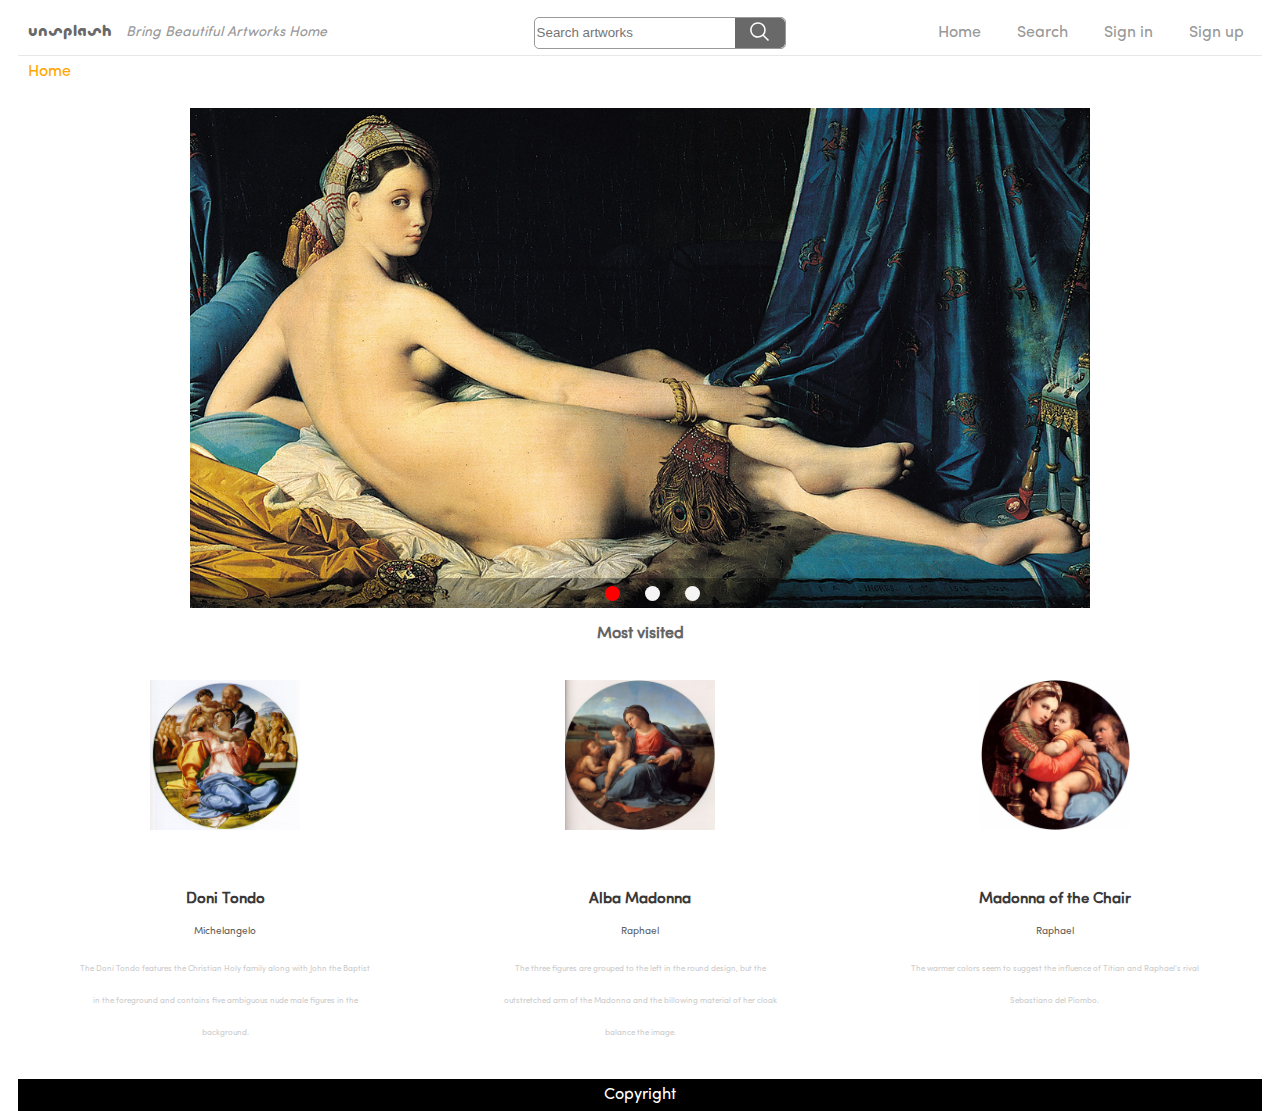
==== commit 1f39a304: "lab3" ====
--- a/index.html
+++ b/index.html
@@ -9,6 +9,11 @@
 	<link rel="stylesheet" href="iconfont/css/demo.css">
 	<link rel="stylesheet" href="iconfont/css/iconfont.css">
 	<link rel="stylesheet" title="default" href="css/style1.css">
+	<script src="js/jq.js"></script>
+	<!-- <script src="js/history.js"></script> -->
+	<script src="js/carousel.js"></script>
+	<script src="js/history.js"></script>
+
 </head>
 <style>
 	nav {
@@ -17,10 +22,10 @@
 </style>
 
 
-<div class="container">
+<div>
 	<header>
 		<!-- <nav class="top"> -->
-		<div class="wrapper flex">
+		<div class="wrapper flex" id="wrapper">
 			<div class="logo">
 				<a href="index.html" class="logo">Unsplash</a>
 				<span style="font-style:italic;">
@@ -43,12 +48,13 @@
 			</form>
 			<nav>
 				<ul class="clearfix">
-					<li class="nav-item"><a href="Register.html">Sign up</a></li>
-					<li class="nav-item"><a href="Login.html">Sign in</a></li>
-					<li class="nav-item"><a href="search.html">Search</a></li>
 					<li class="nav-item">
 						<a href="index.html"><span>Home</span></a>
 					</li>
+					<li class="nav-item"><a href="search.html">Search</a></li>
+					<li class="nav-item"><a href="Login.html">Sign in</a></li>
+					<li class="nav-item"><a href="Register.html">Sign up</a></li>
+					
 				</ul>
 			</nav>
 		</div>
@@ -57,31 +63,18 @@
 
 	<body>
 		<div class="viewport">
-			<input type="radio" name="slider" id="pic1" checked>
-			<input type="radio" name="slider" id="pic2">
-			<input type="radio" name="slider" id="pic3">
-			<div class="wrap">
-				<a href="PictureDetail.html"><img src="img/lunbo/37.jpg" alt=""></a>
-				<img src="img/lunbo/35.jpg" alt="">
-				<img src="img/lunbo/63.jpg" alt="">
-			</div>
-			<div class="page">
-				<label for="pic1"></label>
-				<label for="pic2"></label>
-				<label for="pic3"></label>
-			</div>
-			<div class="arrow left">
-				<!--左箭头-->
-				<label for="pic1"></label>
-				<label for="pic2"></label>
-				<label for="pic3"></label>
-			</div>
-			<div class="arrow right">
-				<!--左箭头-->
-				<label for="pic1"></label>
-				<label for="pic2"></label>
-				<label for="pic3"></label>
-			</div>
+			<ul class="navs" id="navs">
+				<li><a href="PictureDetail.html"><img src="img/lunbo/48.jpg"></img></a></li>
+				<li><a href="PictureDetail.html"><img src="img/lunbo/35.jpg"></img></a></li>
+				<li><a href="PictureDetail.html"><img src="img/lunbo/37.jpg"></img></a></li>
+				<li><a href="PictureDetail.html"><img src="img/lunbo/48.jpg"></img></a></li>
+				<li><a href="PictureDetail.html"><img src="img/lunbo/35.jpg"></img></a></li>
+			</ul>
+			<ul class="bots" id="bots">
+				<li class="bot active"></li>
+				<li class="bot"></li>
+				<li class="bot"></li>
+			</ul>
 		</div>
 
 		<div class="Top3Title">
@@ -155,7 +148,6 @@
 			</div>
 		</div> -->
 
-
 	</body>
 	<footer class="footer">
 		<div id="copyright" class="copyright">
--- a/css/style1.css
+++ b/css/style1.css
@@ -49,6 +49,7 @@
 button {
 	border: transparent;
 	background-color: white;
+	cursor: pointer;
 }
 
 img {
@@ -66,6 +67,7 @@
 }
 
 header .wrapper {
+	position:relative;
 	border-bottom-style: solid;
 	border-bottom-width: 1px;
 	border-bottom-color: #e7e7e7;
@@ -148,12 +150,17 @@
 	align-items: center;
 }
 
+nav ul {
+	display: flex;
+    position: absolute;
+    right: 0px;
+    top: 7px;
+}
+
 nav li.nav-item {
 	color: #999;
-	float: right;
 	padding: 0 8px;
 	font-size: 16px;
-	position: relative;
 }
 
 a {
@@ -184,78 +191,68 @@
 	overflow: hidden;
 }
 
-.wrap {
-	position: relative;
-	width: 300vw;
-	overflow: hidden;
-}
-
-.wrap img {
-	display: inline-block;
-	width: 100vw;
-	height: 510px;
-	float: left;
-}
-
-.viewport input[type="radio"] {
-	/* float: left; */
-}
-
-#pic1:checked~.wrap {
-	left: 0;
-	/* bottom: 0; */
-	transition: 1s linear;
-}
-
-#pic2:checked~.wrap {
-	left: -100vw;
-	transition: 1s linear;
-}
-
-#pic3:checked~.wrap {
-	left: -200vw;
-	transition: 1s linear;
-}
-
-.left label {
-	display: none;
-	/*不显示*/
-	width: 2rem;
-	height: 2rem;
-	border-top: 1rem solid #000;
-	border-right: 1rem solid #000;
-	transform: rotate(-135deg);
-}
-
-.right label {
-	display: none;
-	/*不显示*/
-	width: 2rem;
-	height: 2rem;
-	border-top: 1rem solid #000;
-	border-right: 1rem solid #000;
-	transform: rotate(45deg);
-}
-
-#pic1:checked~.left label:nth-of-type(3), #pic2:checked~.left label:nth-of-type(1), #pic3:checked~.left label:nth-of-type(2) {
-	display: inline-block;
-	position: absolute;
-	top: 50%;
-	left: 5rem;
-}
-
-#pic1:checked~.right label:nth-of-type(2), #pic2:checked~.right label:nth-of-type(3), #pic3:checked~.right label:nth-of-type(1) {
-	display: inline-block;
-	position: absolute;
-	top: 50%;
-	right: 5rem;
-}
-
-img.carouselImage {
-	/* margin-top:20px; */
-	width: 1000px;
-	height: 510px !important;
-}
+a,
+        ul,
+        li {
+            list-style: none;
+            text-decoration: none;
+            margin: 0;
+            padding: 0;
+        }
+
+		.viewport {
+			width: 900px;
+			height: 500px;
+			margin:10px auto;
+			position: relative;
+			/* overflow: hidden; */
+		}
+		.navs {
+			width: 4500px;
+			height: 100%;
+			position: absolute;
+			top: 0px;
+			left:-900px;
+		}
+
+		.navs li {
+			width: 900px;
+			height: 100%;
+			float: left;
+		}
+		.navs li img {
+            width: 100%;
+            height: 100%;
+        }
+
+		.bots {
+			width:100%;
+			display: flex;
+			justify-content: center;
+			height: 30px;
+			background: rgba(0, 0, 0, .3);
+			position: absolute;
+			bottom:0;
+			left:0;
+		}
+
+		.bots li.bot {
+			width: 15px;
+			height: 15px;
+			border-radius: 50%;
+			/* position: relative;
+			top: 10px;
+			left: 350px; */
+			background-color: whitesmoke;
+			/* float: left; */
+			margin-left: 25px;
+			margin-top: 8px;
+			float: left;
+		}
+
+		.bots li.active {
+			background-color: red;
+		}
 
 div.Top3Title {
 	/* display: inline-block; */
@@ -530,6 +527,7 @@
 }
 
 .cart-page_product-list {
+	width: 60%;
 	padding-right: 24px;
 }
 
@@ -601,6 +599,15 @@
 	margin-bottom: 8px;
 }
 
+.cart-page__banner {
+    background-color: rgba(185,221,255,.6);
+    padding: 24px 32px 23px;
+    border-radius: 4px;
+    margin-bottom: 24px;
+    display: flex;
+    flex-direction: column;
+}
+
 .sp-subhead {
 	font-size: 18px;
 	color: black;
@@ -617,6 +624,10 @@
 	transition: .25s;
 	color: #088178;
 	padding: 0;
+}
+
+.sp-button :hover {
+	color:rgb(4, 68, 68)
 }
 
 div.line {
@@ -809,7 +820,7 @@
 	padding-bottom: 10px;
 }
 
-.label {
+div.setlist .label {
 	display: inline-block;
 	width: 100px;
 	margin-left: 4px;
@@ -824,4 +835,73 @@
 	display: inline-block;
 	/* float: left; */
 	font-size: 14px;
+}
+
+.container{
+	position: relative;
+	margin:auto;
+	width: 450px;
+	height: auto;
+	background: #dedede;
+	border-radius: 5px;
+}
+h1.label{
+	margin: auto;
+	padding: 20px 130px;
+	font-size: 28px;
+	font-weight: bold;
+	color: #130f40;
+}
+.login_form{
+	padding: 20px 40px;
+}
+.login_form .font{
+	font-size: 18px;
+	color: #130f40;
+	margin: 5px 0;
+}
+.login_form input{
+	height: 40px;
+	width: 350px;
+	padding: 0 5px;
+	font-size: 18px;
+	outline: none;
+	border: 1px solid silver;
+}
+.login_form .font2{
+	margin-top: 30px;
+}
+.login_form button{
+	margin: 45px 0 30px 0;
+	height: 45px;
+	width: 365px;
+	font-size: 20px;
+	color: white;
+	outline: none;
+	cursor: pointer;
+	font-weight: bold;
+	background: #1A237E;
+	border-radius: 3px;
+	border: 1px solid #3949AB;
+	transition: .5s;
+}
+.login_form button:hover{
+	background: #151c6a;
+}
+.login_form #email_error,
+.login_form #pass_error, 
+.login_form #pass_tip,
+.login_form #cpwd_error,
+.login_form #cpwd_tip
+{
+	margin-top: 5px;
+	width: 345px;
+	font-size: 18px;
+	color: #C62828;
+	background: rgba(255,0,0,0.1);
+	text-align: center;
+	padding: 5px 8px;
+	border-radius: 3px;
+	border: 1px solid #EF9A9A;
+	display: none;
 }